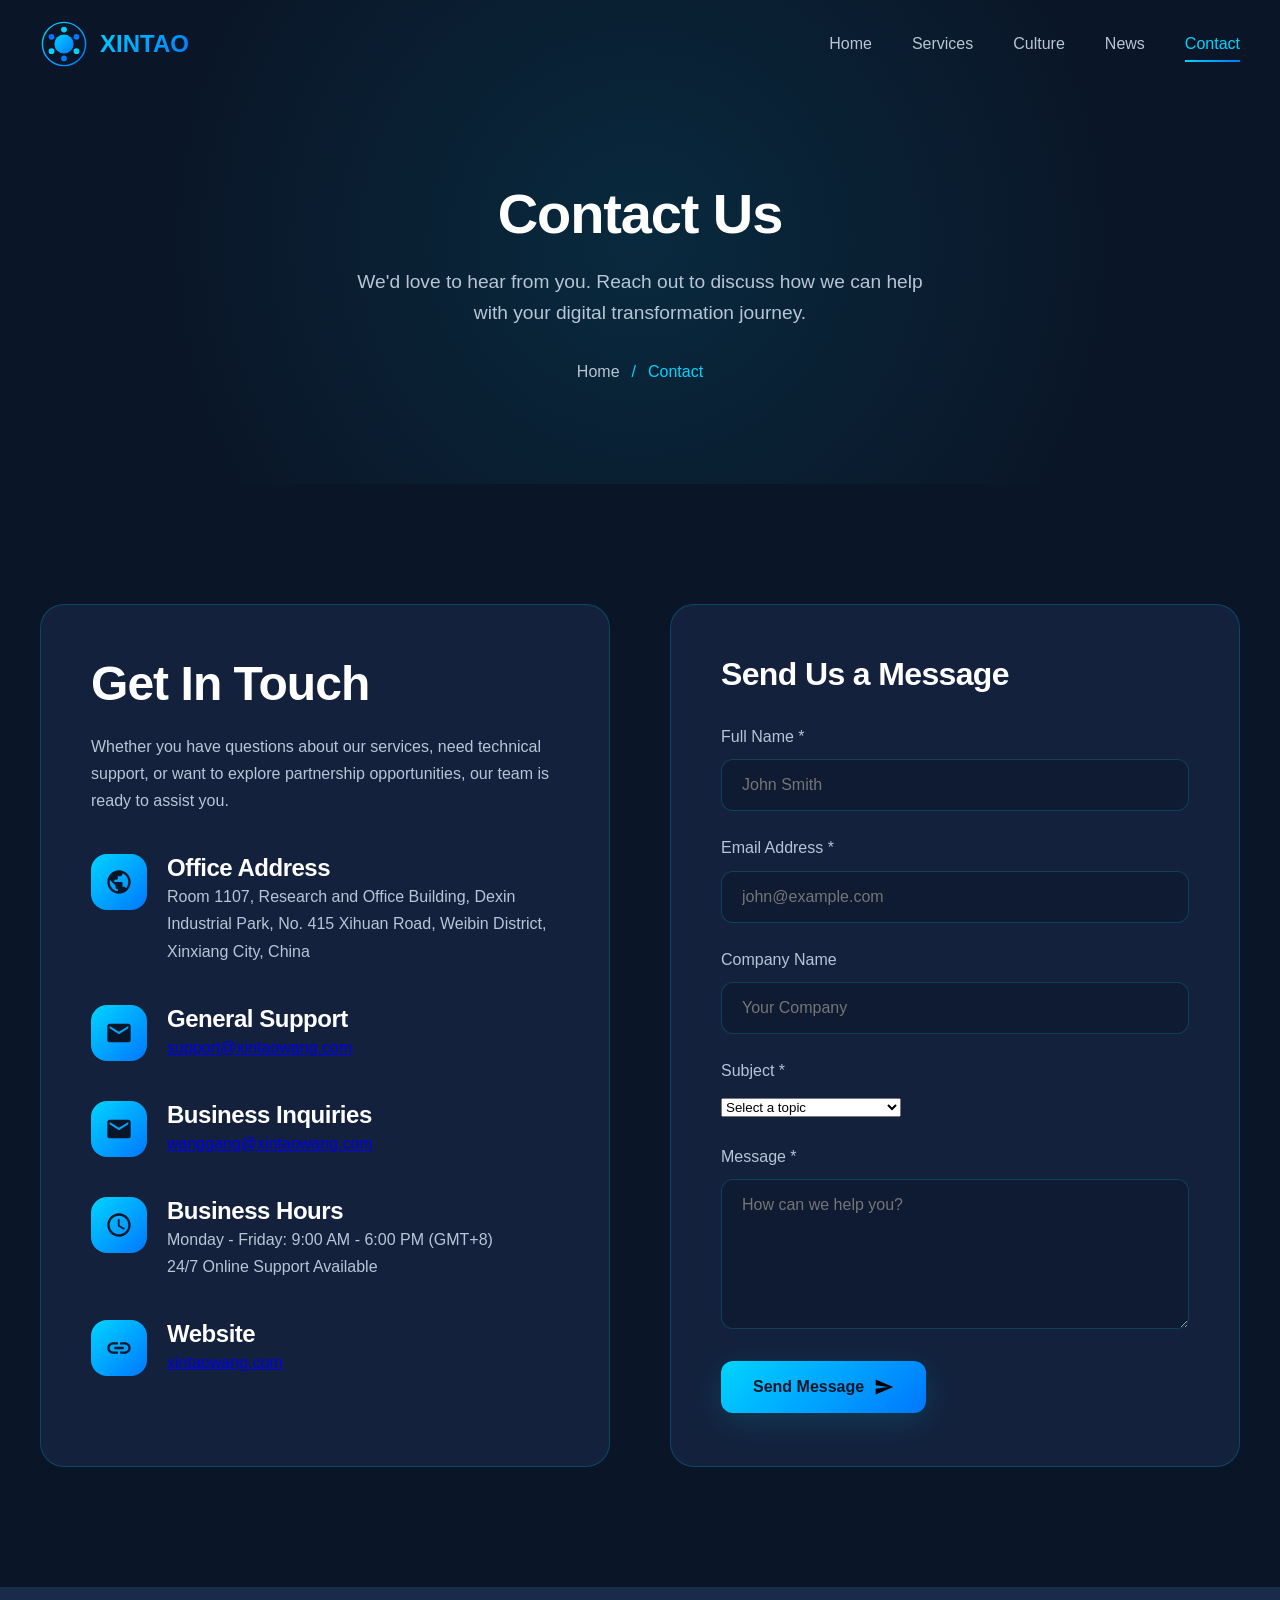
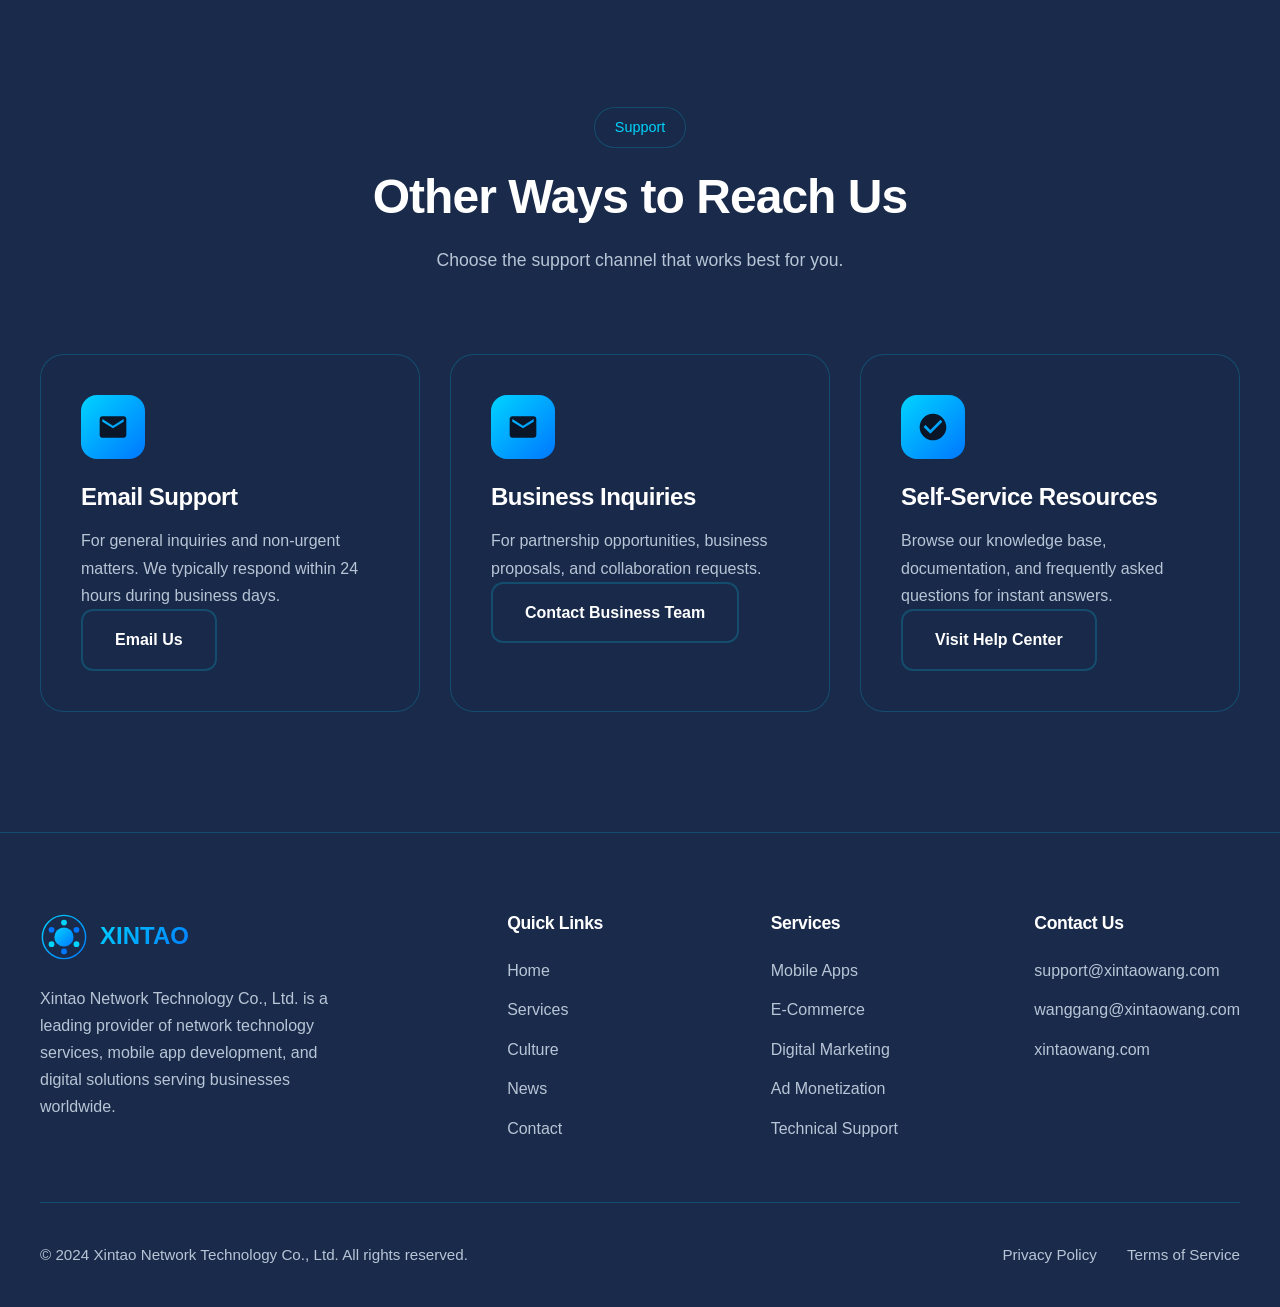
==== contact.html @ bb927b5b "fahuaxin" ====
<!DOCTYPE html>
<html lang="en">
<head>
    <meta charset="UTF-8">
    <meta name="viewport" content="width=device-width, initial-scale=1.0">
    <meta name="description" content="Contact Xintao Network Technology Co., Ltd. - Get in touch with our team for inquiries about our services, mobile apps, and digital solutions.">
    <meta name="keywords" content="contact Xintao, network technology support, mobile app support, customer service">
    <meta name="author" content="Xintao Network Technology Co., Ltd.">
    <meta name="robots" content="index, follow">
    <meta property="og:title" content="Contact Us - Xintao Network Technology">
    <meta property="og:description" content="Get in touch with Xintao Network Technology">
    <meta property="og:type" content="website">
    <link rel="canonical" href="https://xintaowang.com/contact.html">
    <title>Contact Us - Xintao Network Technology Co., Ltd.</title>
    <link rel="icon" type="image/svg+xml" href="images/logo.svg">
    <link rel="stylesheet" href="css/style.css">
</head>
<body>
    <nav class="nav">
        <div class="container">
            <div class="nav-inner">
                <a href="index.html" class="nav-logo">
                    <svg viewBox="0 0 100 100" width="48" height="48"><defs><linearGradient id="ng" x1="0%" y1="0%" x2="100%" y2="100%"><stop offset="0%" style="stop-color:#00d4ff"/><stop offset="100%" style="stop-color:#0077ff"/></linearGradient></defs><circle cx="50" cy="50" r="45" fill="none" stroke="url(#ng)" stroke-width="3"/><circle cx="50" cy="50" r="20" fill="url(#ng)"/><circle cx="50" cy="20" r="6" fill="#00d4ff"/><circle cx="76" cy="35" r="6" fill="#0077ff"/><circle cx="76" cy="65" r="6" fill="#00d4ff"/><circle cx="50" cy="80" r="6" fill="#0077ff"/><circle cx="24" cy="65" r="6" fill="#00d4ff"/><circle cx="24" cy="35" r="6" fill="#0077ff"/></svg>
                    <span class="nav-logo-text">XINTAO</span>
                </a>
                <ul class="nav-menu">
                    <li><a href="index.html" class="nav-link">Home</a></li>
                    <li><a href="services.html" class="nav-link">Services</a></li>
                    <li><a href="culture.html" class="nav-link">Culture</a></li>
                    <li><a href="news.html" class="nav-link">News</a></li>
                    <li><a href="contact.html" class="nav-link active">Contact</a></li>
                </ul>
                <div class="nav-toggle"><span></span><span></span><span></span></div>
            </div>
        </div>
    </nav>

    <section class="page-header">
        <div class="container">
            <div class="page-header-content">
                <h1>Contact Us</h1>
                <p>We'd love to hear from you. Reach out to discuss how we can help with your digital transformation journey.</p>
                <div class="breadcrumb"><a href="index.html">Home</a><span>/</span><span>Contact</span></div>
            </div>
        </div>
    </section>

    <section class="section">
        <div class="container">
            <div class="contact-grid">
                <div class="contact-info animate-on-scroll">
                    <h2>Get In Touch</h2>
                    <p>Whether you have questions about our services, need technical support, or want to explore partnership opportunities, our team is ready to assist you.</p>
                    
                    <div class="contact-item">
                        <div class="contact-icon">
                            <svg viewBox="0 0 24 24" width="24" height="24"><path d="M12 2C6.48 2 2 6.48 2 12s4.48 10 10 10 10-4.48 10-10S17.52 2 12 2zm-1 17.93c-3.95-.49-7-3.85-7-7.93 0-.62.08-1.21.21-1.79L9 15v1c0 1.1.9 2 2 2v1.93zm6.9-2.54c-.26-.81-1-1.39-1.9-1.39h-1v-3c0-.55-.45-1-1-1H8v-2h2c.55 0 1-.45 1-1V7h2c1.1 0 2-.9 2-2v-.41c2.93 1.19 5 4.06 5 7.41 0 2.08-.8 3.97-2.1 5.39z"/></svg>
                        </div>
                        <div class="contact-text">
                            <h4>Office Address</h4>
                            <p>Room 1107, Research and Office Building, Dexin Industrial Park, No. 415 Xihuan Road, Weibin District, Xinxiang City, China</p>
                        </div>
                    </div>
                    
                    <div class="contact-item">
                        <div class="contact-icon">
                            <svg viewBox="0 0 24 24" width="24" height="24"><path d="M20 4H4c-1.1 0-1.99.9-1.99 2L2 18c0 1.1.9 2 2 2h16c1.1 0 2-.9 2-2V6c0-1.1-.9-2-2-2zm0 4l-8 5-8-5V6l8 5 8-5v2z"/></svg>
                        </div>
                        <div class="contact-text">
                            <h4>General Support</h4>
                            <p><a href="mailto:support@xintaowang.com">support@xintaowang.com</a></p>
                        </div>
                    </div>
                    
                    <div class="contact-item">
                        <div class="contact-icon">
                            <svg viewBox="0 0 24 24" width="24" height="24"><path d="M20 4H4c-1.1 0-1.99.9-1.99 2L2 18c0 1.1.9 2 2 2h16c1.1 0 2-.9 2-2V6c0-1.1-.9-2-2-2zm0 4l-8 5-8-5V6l8 5 8-5v2z"/></svg>
                        </div>
                        <div class="contact-text">
                            <h4>Business Inquiries</h4>
                            <p><a href="mailto:wanggang@xintaowang.com">wanggang@xintaowang.com</a></p>
                        </div>
                    </div>
                    
                    <div class="contact-item">
                        <div class="contact-icon">
                            <svg viewBox="0 0 24 24" width="24" height="24"><path d="M11.99 2C6.47 2 2 6.48 2 12s4.47 10 9.99 10C17.52 22 22 17.52 22 12S17.52 2 11.99 2zM12 20c-4.42 0-8-3.58-8-8s3.58-8 8-8 8 3.58 8 8-3.58 8-8 8zm.5-13H11v6l5.25 3.15.75-1.23-4.5-2.67z"/></svg>
                        </div>
                        <div class="contact-text">
                            <h4>Business Hours</h4>
                            <p>Monday - Friday: 9:00 AM - 6:00 PM (GMT+8)<br>24/7 Online Support Available</p>
                        </div>
                    </div>
                    
                    <div class="contact-item">
                        <div class="contact-icon">
                            <svg viewBox="0 0 24 24" width="24" height="24"><path d="M3.9 12c0-1.71 1.39-3.1 3.1-3.1h4V7H7c-2.76 0-5 2.24-5 5s2.24 5 5 5h4v-1.9H7c-1.71 0-3.1-1.39-3.1-3.1zM8 13h8v-2H8v2zm9-6h-4v1.9h4c1.71 0 3.1 1.39 3.1 3.1s-1.39 3.1-3.1 3.1h-4V17h4c2.76 0 5-2.24 5-5s-2.24-5-5-5z"/></svg>
                        </div>
                        <div class="contact-text">
                            <h4>Website</h4>
                            <p><a href="https://xintaowang.com">xintaowang.com</a></p>
                        </div>
                    </div>
                </div>
                
                <div class="contact-form animate-on-scroll">
                    <h3>Send Us a Message</h3>
                    <form>
                        <div class="form-row">
                            <div class="form-group">
                                <label for="name">Full Name *</label>
                                <input type="text" id="name" name="name" required placeholder="John Smith">
                            </div>
                            <div class="form-group">
                                <label for="email">Email Address *</label>
                                <input type="email" id="email" name="email" required placeholder="john@example.com">
                            </div>
                        </div>
                        <div class="form-group">
                            <label for="company">Company Name</label>
                            <input type="text" id="company" name="company" placeholder="Your Company">
                        </div>
                        <div class="form-group">
                            <label for="subject">Subject *</label>
                            <select id="subject" name="subject" required>
                                <option value="">Select a topic</option>
                                <option value="general">General Inquiry</option>
                                <option value="support">Technical Support</option>
                                <option value="business">Business Partnership</option>
                                <option value="mobile">Mobile App Development</option>
                                <option value="advertising">Advertising & Monetization</option>
                                <option value="other">Other</option>
                            </select>
                        </div>
                        <div class="form-group">
                            <label for="message">Message *</label>
                            <textarea id="message" name="message" required placeholder="How can we help you?"></textarea>
                        </div>
                        <button type="submit" class="btn btn-primary">
                            Send Message
                            <svg viewBox="0 0 24 24" width="20" height="20"><path d="M2.01 21L23 12 2.01 3 2 10l15 2-15 2z"/></svg>
                        </button>
                    </form>
                </div>
            </div>
        </div>
    </section>

    <section class="section" style="background: var(--secondary-color);">
        <div class="container">
            <div class="section-header animate-on-scroll">
                <span class="section-badge">Support</span>
                <h2>Other Ways to Reach Us</h2>
                <p class="section-description">Choose the support channel that works best for you.</p>
            </div>
            <div class="features-grid">
                <div class="feature-card animate-on-scroll">
                    <div class="feature-icon">
                        <svg viewBox="0 0 24 24" width="32" height="32"><path d="M20 4H4c-1.1 0-1.99.9-1.99 2L2 18c0 1.1.9 2 2 2h16c1.1 0 2-.9 2-2V6c0-1.1-.9-2-2-2zm0 4l-8 5-8-5V6l8 5 8-5v2z"/></svg>
                    </div>
                    <h3>Email Support</h3>
                    <p>For general inquiries and non-urgent matters. We typically respond within 24 hours during business days.</p>
                    <a href="mailto:support@xintaowang.com" class="btn btn-secondary">Email Us</a>
                </div>
                <div class="feature-card animate-on-scroll">
                    <div class="feature-icon">
                        <svg viewBox="0 0 24 24" width="32" height="32"><path d="M20 4H4c-1.1 0-1.99.9-1.99 2L2 18c0 1.1.9 2 2 2h16c1.1 0 2-.9 2-2V6c0-1.1-.9-2-2-2zm0 4l-8 5-8-5V6l8 5 8-5v2z"/></svg>
                    </div>
                    <h3>Business Inquiries</h3>
                    <p>For partnership opportunities, business proposals, and collaboration requests.</p>
                    <a href="mailto:wanggang@xintaowang.com" class="btn btn-secondary">Contact Business Team</a>
                </div>
                <div class="feature-card animate-on-scroll">
                    <div class="feature-icon">
                        <svg viewBox="0 0 24 24" width="32" height="32"><path d="M12 2C6.48 2 2 6.48 2 12s4.48 10 10 10 10-4.48 10-10S17.52 2 12 2zm-2 15l-5-5 1.41-1.41L10 14.17l7.59-7.59L19 8l-9 9z"/></svg>
                    </div>
                    <h3>Self-Service Resources</h3>
                    <p>Browse our knowledge base, documentation, and frequently asked questions for instant answers.</p>
                    <a href="#" class="btn btn-secondary">Visit Help Center</a>
                </div>
            </div>
        </div>
    </section>

    <footer class="footer">
        <div class="container">
            <div class="footer-grid">
                <div class="footer-brand">
                    <div class="footer-logo">
                        <svg viewBox="0 0 100 100" width="60" height="60"><defs><linearGradient id="fg" x1="0%" y1="0%" x2="100%" y2="100%"><stop offset="0%" style="stop-color:#00d4ff"/><stop offset="100%" style="stop-color:#0077ff"/></linearGradient></defs><circle cx="50" cy="50" r="45" fill="none" stroke="url(#fg)" stroke-width="3"/><circle cx="50" cy="50" r="20" fill="url(#fg)"/><circle cx="50" cy="20" r="6" fill="#00d4ff"/><circle cx="76" cy="35" r="6" fill="#0077ff"/><circle cx="76" cy="65" r="6" fill="#00d4ff"/><circle cx="50" cy="80" r="6" fill="#0077ff"/><circle cx="24" cy="65" r="6" fill="#00d4ff"/><circle cx="24" cy="35" r="6" fill="#0077ff"/></svg>
                        <span class="footer-logo-text">XINTAO</span>
                    </div>
                    <p>Xintao Network Technology Co., Ltd. is a leading provider of network technology services, mobile app development, and digital solutions serving businesses worldwide.</p>
                </div>
                <div class="footer-column">
                    <h4>Quick Links</h4>
                    <ul class="footer-links">
                        <li><a href="index.html">Home</a></li>
                        <li><a href="services.html">Services</a></li>
                        <li><a href="culture.html">Culture</a></li>
                        <li><a href="news.html">News</a></li>
                        <li><a href="contact.html">Contact</a></li>
                    </ul>
                </div>
                <div class="footer-column">
                    <h4>Services</h4>
                    <ul class="footer-links">
                        <li><a href="services.html">Mobile Apps</a></li>
                        <li><a href="services.html">E-Commerce</a></li>
                        <li><a href="services.html">Digital Marketing</a></li>
                        <li><a href="services.html">Ad Monetization</a></li>
                        <li><a href="services.html">Technical Support</a></li>
                    </ul>
                </div>
                <div class="footer-column">
                    <h4>Contact Us</h4>
                    <ul class="footer-links">
                        <li><a href="mailto:support@xintaowang.com">support@xintaowang.com</a></li>
                        <li><a href="mailto:wanggang@xintaowang.com">wanggang@xintaowang.com</a></li>
                        <li><a href="https://xintaowang.com">xintaowang.com</a></li>
                    </ul>
                </div>
            </div>
            <div class="footer-bottom">
                <p class="footer-copyright">© 2024 Xintao Network Technology Co., Ltd. All rights reserved.</p>
                <div class="footer-legal">
                    <a href="privacy-policy.html">Privacy Policy</a>
                    <a href="terms-of-service.html">Terms of Service</a>
                </div>
            </div>
        </div>
    </footer>
    <script src="js/main.js"></script>
</body>
</html>
---- css/style.css ----
/* ========================================
   Xintao Network Technology Co., Ltd.
   Corporate Website Styles
   ======================================== */

/* CSS Variables */
:root {
    --primary-color: #0a1628;
    --secondary-color: #1a2a4a;
    --accent-color: #00d4ff;
    --accent-gradient: linear-gradient(135deg, #00d4ff 0%, #0077ff 100%);
    --text-primary: #ffffff;
    --text-secondary: #b8c5d6;
    --glass-bg: rgba(26, 42, 74, 0.6);
    --glass-border: rgba(0, 212, 255, 0.2);
    --shadow-primary: 0 8px 32px rgba(0, 212, 255, 0.15);
    --shadow-secondary: 0 4px 16px rgba(0, 0, 0, 0.3);
    --transition-smooth: all 0.4s cubic-bezier(0.4, 0, 0.2, 1);
    --font-main: 'Inter', -apple-system, BlinkMacSystemFont, 'Segoe UI', sans-serif;
}

/* Reset & Base */
* {
    margin: 0;
    padding: 0;
    box-sizing: border-box;
}

html {
    scroll-behavior: smooth;
    font-size: 16px;
}

body {
    font-family: var(--font-main);
    background: var(--primary-color);
    color: var(--text-primary);
    line-height: 1.6;
    overflow-x: hidden;
    -webkit-font-smoothing: antialiased;
    -moz-osx-font-smoothing: grayscale;
}

/* Background Animation Canvas */
#bg-canvas {
    position: fixed;
    top: 0;
    left: 0;
    width: 100%;
    height: 100%;
    z-index: -1;
}

/* Container */
.container {
    max-width: 1400px;
    margin: 0 auto;
    padding: 0 40px;
}

/* Typography */
h1, h2, h3, h4, h5, h6 {
    font-weight: 700;
    line-height: 1.2;
    letter-spacing: -0.02em;
}

h1 { font-size: 4rem; }
h2 { font-size: 3rem; }
h3 { font-size: 2rem; }
h4 { font-size: 1.5rem; }

/* Navigation */
.nav {
    position: fixed;
    top: 0;
    left: 0;
    right: 0;
    z-index: 1000;
    padding: 20px 0;
    transition: var(--transition-smooth);
}

.nav.scrolled {
    background: rgba(10, 22, 40, 0.95);
    backdrop-filter: blur(20px);
    padding: 15px 0;
    box-shadow: var(--shadow-secondary);
}

.nav-inner {
    display: flex;
    justify-content: space-between;
    align-items: center;
}

.nav-logo {
    display: flex;
    align-items: center;
    gap: 12px;
    text-decoration: none;
    color: var(--text-primary);
}

.nav-logo svg {
    width: 48px;
    height: 48px;
}

.nav-logo-text {
    font-size: 1.5rem;
    font-weight: 700;
    background: var(--accent-gradient);
    -webkit-background-clip: text;
    -webkit-text-fill-color: transparent;
    background-clip: text;
}

.nav-menu {
    display: flex;
    gap: 40px;
    list-style: none;
}

.nav-link {
    color: var(--text-secondary);
    text-decoration: none;
    font-weight: 500;
    padding: 10px 0;
    position: relative;
    transition: var(--transition-smooth);
}

.nav-link::after {
    content: '';
    position: absolute;
    bottom: 0;
    left: 0;
    width: 0;
    height: 2px;
    background: var(--accent-gradient);
    transition: var(--transition-smooth);
}

.nav-link:hover,
.nav-link.active {
    color: var(--accent-color);
}

.nav-link:hover::after,
.nav-link.active::after {
    width: 100%;
}

.nav-toggle {
    display: none;
    flex-direction: column;
    gap: 5px;
    cursor: pointer;
    padding: 10px;
}

.nav-toggle span {
    width: 25px;
    height: 3px;
    background: var(--accent-color);
    border-radius: 2px;
    transition: var(--transition-smooth);
}

/* Hero Section */
.hero {
    min-height: 100vh;
    display: flex;
    align-items: center;
    position: relative;
    padding: 120px 0 80px;
    overflow: hidden;
}

.hero-content {
    max-width: 800px;
    position: relative;
    z-index: 2;
}

.hero-badge {
    display: inline-flex;
    align-items: center;
    gap: 8px;
    background: var(--glass-bg);
    border: 1px solid var(--glass-border);
    padding: 8px 20px;
    border-radius: 50px;
    font-size: 0.9rem;
    margin-bottom: 30px;
    animation: fadeInUp 0.8s ease-out;
}

.hero-badge svg {
    width: 16px;
    height: 16px;
}

.hero h1 {
    font-size: 4.5rem;
    margin-bottom: 24px;
    animation: fadeInUp 0.8s ease-out 0.2s both;
}

.hero h1 span {
    background: var(--accent-gradient);
    -webkit-background-clip: text;
    -webkit-text-fill-color: transparent;
    background-clip: text;
}

.hero-description {
    font-size: 1.25rem;
    color: var(--text-secondary);
    margin-bottom: 40px;
    max-width: 600px;
    animation: fadeInUp 0.8s ease-out 0.4s both;
}

.hero-buttons {
    display: flex;
    gap: 20px;
    animation: fadeInUp 0.8s ease-out 0.6s both;
}

.hero-visual {
    position: absolute;
    right: -5%;
    top: 50%;
    transform: translateY(-50%);
    width: 50%;
    z-index: 1;
}

.hero-visual-inner {
    position: relative;
    width: 100%;
    height: 600px;
    display: flex;
    align-items: center;
    justify-content: center;
}

.hero-float {
    position: absolute;
    animation: float 6s ease-in-out infinite;
}

.hero-float:nth-child(1) {
    top: 10%;
    right: 20%;
    animation-delay: 0s;
}

.hero-float:nth-child(2) {
    top: 40%;
    right: 5%;
    animation-delay: 1s;
}

.hero-float:nth-child(3) {
    top: 70%;
    right: 25%;
    animation-delay: 2s;
}

.hero-phone {
    width: 280px;
    height: 560px;
    background: linear-gradient(145deg, #1a2a4a, #0a1628);
    border-radius: 40px;
    border: 3px solid var(--accent-color);
    box-shadow: var(--shadow-primary);
    overflow: hidden;
    position: relative;
}

.hero-phone-screen {
    width: 100%;
    height: 100%;
    background: linear-gradient(180deg, var(--primary-color), var(--secondary-color));
    display: flex;
    flex-direction: column;
    align-items: center;
    justify-content: center;
    gap: 20px;
}

.hero-phone-icon {
    width: 80px;
    height: 80px;
    background: var(--accent-gradient);
    border-radius: 20px;
    display: flex;
    align-items: center;
    justify-content: center;
}

.hero-phone-icon svg {
    width: 40px;
    height: 40px;
    fill: white;
}

.hero-phone-text {
    color: var(--text-primary);
    font-size: 0.9rem;
    text-align: center;
}

/* Buttons */
.btn {
    display: inline-flex;
    align-items: center;
    gap: 10px;
    padding: 16px 32px;
    border-radius: 12px;
    font-weight: 600;
    font-size: 1rem;
    text-decoration: none;
    transition: var(--transition-smooth);
    cursor: pointer;
    border: none;
}

.btn-primary {
    background: var(--accent-gradient);
    color: var(--primary-color);
    box-shadow: var(--shadow-primary);
}

.btn-primary:hover {
    transform: translateY(-3px);
    box-shadow: 0 12px 40px rgba(0, 212, 255, 0.3);
}

.btn-secondary {
    background: transparent;
    color: var(--text-primary);
    border: 2px solid var(--glass-border);
}

.btn-secondary:hover {
    background: var(--glass-bg);
    border-color: var(--accent-color);
}

.btn svg {
    width: 20px;
    height: 20px;
}

/* Section Styles */
.section {
    padding: 120px 0;
    position: relative;
}

.section-header {
    text-align: center;
    max-width: 700px;
    margin: 0 auto 80px;
}

.section-badge {
    display: inline-flex;
    align-items: center;
    gap: 8px;
    background: var(--glass-bg);
    border: 1px solid var(--glass-border);
    padding: 8px 20px;
    border-radius: 50px;
    font-size: 0.9rem;
    margin-bottom: 20px;
    color: var(--accent-color);
}

.section h2 {
    margin-bottom: 20px;
}

.section-description {
    color: var(--text-secondary);
    font-size: 1.1rem;
}

/* Features Grid */
.features-grid {
    display: grid;
    grid-template-columns: repeat(3, 1fr);
    gap: 30px;
}

.feature-card {
    background: var(--glass-bg);
    border: 1px solid var(--glass-border);
    border-radius: 24px;
    padding: 40px;
    position: relative;
    overflow: hidden;
    transition: var(--transition-smooth);
}

.feature-card::before {
    content: '';
    position: absolute;
    top: 0;
    left: 0;
    right: 0;
    height: 3px;
    background: var(--accent-gradient);
    transform: scaleX(0);
    transform-origin: left;
    transition: var(--transition-smooth);
}

.feature-card:hover {
    transform: translateY(-10px);
    border-color: var(--accent-color);
    box-shadow: var(--shadow-primary);
}

.feature-card:hover::before {
    transform: scaleX(1);
}

.feature-icon {
    width: 64px;
    height: 64px;
    background: var(--accent-gradient);
    border-radius: 16px;
    display: flex;
    align-items: center;
    justify-content: center;
    margin-bottom: 24px;
}

.feature-icon svg {
    width: 32px;
    height: 32px;
    fill: var(--primary-color);
}

.feature-card h3 {
    font-size: 1.5rem;
    margin-bottom: 16px;
}

.feature-card p {
    color: var(--text-secondary);
    line-height: 1.7;
}

/* Services Section */
.services-grid {
    display: grid;
    grid-template-columns: repeat(2, 1fr);
    gap: 30px;
}

.service-card {
    background: var(--glass-bg);
    border: 1px solid var(--glass-border);
    border-radius: 24px;
    padding: 50px;
    position: relative;
    overflow: hidden;
    transition: var(--transition-smooth);
}

.service-card:hover {
    transform: translateY(-8px);
    border-color: var(--accent-color);
}

.service-number {
    position: absolute;
    top: 30px;
    right: 30px;
    font-size: 4rem;
    font-weight: 800;
    color: rgba(0, 212, 255, 0.1);
}

.service-icon {
    width: 72px;
    height: 72px;
    background: var(--accent-gradient);
    border-radius: 20px;
    display: flex;
    align-items: center;
    justify-content: center;
    margin-bottom: 30px;
}

.service-icon svg {
    width: 36px;
    height: 36px;
    fill: var(--primary-color);
}

.service-card h3 {
    font-size: 1.75rem;
    margin-bottom: 16px;
}

.service-card p {
    color: var(--text-secondary);
    margin-bottom: 24px;
    line-height: 1.7;
}

.service-tags {
    display: flex;
    flex-wrap: wrap;
    gap: 10px;
}

.service-tag {
    background: rgba(0, 212, 255, 0.1);
    border: 1px solid rgba(0, 212, 255, 0.3);
    padding: 6px 14px;
    border-radius: 20px;
    font-size: 0.85rem;
    color: var(--accent-color);
}

/* App Showcase */
.app-showcase {
    display: grid;
    grid-template-columns: 1fr 1fr;
    gap: 80px;
    align-items: center;
}

.app-showcase-content h2 {
    margin-bottom: 24px;
}

.app-showcase-content p {
    color: var(--text-secondary);
    font-size: 1.1rem;
    margin-bottom: 40px;
    line-height: 1.8;
}

.app-features-list {
    display: flex;
    flex-direction: column;
    gap: 20px;
}

.app-feature-item {
    display: flex;
    align-items: flex-start;
    gap: 16px;
}

.app-feature-icon {
    width: 48px;
    height: 48px;
    background: var(--glass-bg);
    border: 1px solid var(--glass-border);
    border-radius: 12px;
    display: flex;
    align-items: center;
    justify-content: center;
    flex-shrink: 0;
}

.app-feature-icon svg {
    width: 24px;
    height: 24px;
    fill: var(--accent-color);
}

.app-feature-text h4 {
    font-size: 1.1rem;
    margin-bottom: 6px;
}

.app-feature-text p {
    color: var(--text-secondary);
    font-size: 0.95rem;
    margin-bottom: 0;
}

.app-showcase-visual {
    position: relative;
    display: flex;
    justify-content: center;
    align-items: center;
}

.app-phone-stack {
    position: relative;
    width: 400px;
    height: 500px;
}

.app-phone {
    position: absolute;
    width: 240px;
    height: 480px;
    background: linear-gradient(145deg, #1a2a4a, #0a1628);
    border-radius: 36px;
    border: 3px solid var(--accent-color);
    box-shadow: var(--shadow-primary);
    overflow: hidden;
    transition: var(--transition-smooth);
}

.app-phone:hover {
    transform: scale(1.05);
    z-index: 10;
}

.app-phone:nth-child(1) {
    left: 0;
    top: 0;
    z-index: 1;
}

.app-phone:nth-child(2) {
    left: 80px;
    top: 20px;
    z-index: 2;
}

.app-phone-screen {
    width: 100%;
    height: 100%;
    padding: 20px;
    background: var(--secondary-color);
}

.app-screen-header {
    height: 40px;
    background: var(--primary-color);
    border-radius: 8px;
    margin-bottom: 20px;
    display: flex;
    align-items: center;
    justify-content: center;
}

.app-screen-content {
    display: flex;
    flex-direction: column;
    gap: 12px;
}

.app-screen-block {
    height: 60px;
    background: var(--glass-bg);
    border-radius: 8px;
    border: 1px solid var(--glass-border);
}

.app-screen-block.small {
    height: 40px;
}

.app-screen-block.wide {
    height: 100px;
}

/* Stats Section */
.stats-section {
    background: var(--secondary-color);
    border-top: 1px solid var(--glass-border);
    border-bottom: 1px solid var(--glass-border);
}

.stats-grid {
    display: grid;
    grid-template-columns: repeat(4, 1fr);
    gap: 40px;
}

.stat-item {
    text-align: center;
    padding: 40px;
}

.stat-icon {
    width: 72px;
    height: 72px;
    background: var(--accent-gradient);
    border-radius: 50%;
    display: flex;
    align-items: center;
    justify-content: center;
    margin: 0 auto 24px;
}

.stat-icon svg {
    width: 36px;
    height: 36px;
    fill: var(--primary-color);
}

.stat-number {
    font-size: 3.5rem;
    font-weight: 800;
    background: var(--accent-gradient);
    -webkit-background-clip: text;
    -webkit-text-fill-color: transparent;
    background-clip: text;
    margin-bottom: 8px;
}

.stat-label {
    color: var(--text-secondary);
    font-size: 1.1rem;
}

/* Culture Section */
.culture-grid {
    display: grid;
    grid-template-columns: repeat(2, 1fr);
    gap: 40px;
}

.culture-card {
    background: var(--glass-bg);
    border: 1px solid var(--glass-border);
    border-radius: 24px;
    padding: 50px;
    position: relative;
    overflow: hidden;
    transition: var(--transition-smooth);
}

.culture-card:hover {
    transform: translateY(-8px);
    border-color: var(--accent-color);
}

.culture-icon {
    width: 80px;
    height: 80px;
    background: var(--accent-gradient);
    border-radius: 24px;
    display: flex;
    align-items: center;
    justify-content: center;
    margin-bottom: 30px;
}

.culture-icon svg {
    width: 40px;
    height: 40px;
    fill: var(--primary-color);
}

.culture-card h3 {
    font-size: 1.75rem;
    margin-bottom: 16px;
}

.culture-card p {
    color: var(--text-secondary);
    line-height: 1.8;
}

/* Values Section */
.values-grid {
    display: grid;
    grid-template-columns: repeat(4, 1fr);
    gap: 30px;
}

.value-item {
    text-align: center;
    padding: 40px 30px;
    background: var(--glass-bg);
    border: 1px solid var(--glass-border);
    border-radius: 20px;
    transition: var(--transition-smooth);
}

.value-item:hover {
    transform: translateY(-8px);
    border-color: var(--accent-color);
}

.value-icon {
    width: 80px;
    height: 80px;
    background: var(--accent-gradient);
    border-radius: 50%;
    display: flex;
    align-items: center;
    justify-content: center;
    margin: 0 auto 24px;
}

.value-icon svg {
    width: 40px;
    height: 40px;
    fill: var(--primary-color);
}

.value-item h4 {
    font-size: 1.25rem;
    margin-bottom: 12px;
}

.value-item p {
    color: var(--text-secondary);
    font-size: 0.95rem;
}

/* News Section */
.news-grid {
    display: grid;
    grid-template-columns: repeat(3, 1fr);
    gap: 30px;
}

.news-card {
    background: var(--glass-bg);
    border: 1px solid var(--glass-border);
    border-radius: 24px;
    overflow: hidden;
    transition: var(--transition-smooth);
}

.news-card:hover {
    transform: translateY(-10px);
    border-color: var(--accent-color);
    box-shadow: var(--shadow-primary);
}

.news-image {
    height: 220px;
    background: linear-gradient(135deg, var(--accent-color), #0077ff);
    display: flex;
    align-items: center;
    justify-content: center;
    position: relative;
    overflow: hidden;
}

.news-image::before {
    content: '';
    position: absolute;
    top: 0;
    left: -100%;
    width: 100%;
    height: 100%;
    background: linear-gradient(90deg, transparent, rgba(255,255,255,0.2), transparent);
    transition: 0.5s;
}

.news-card:hover .news-image::before {
    left: 100%;
}

.news-image svg {
    width: 80px;
    height: 80px;
    fill: rgba(255,255,255,0.3);
}

.news-content {
    padding: 30px;
}

.news-date {
    color: var(--accent-color);
    font-size: 0.9rem;
    margin-bottom: 12px;
}

.news-card h3 {
    font-size: 1.25rem;
    margin-bottom: 12px;
    transition: var(--transition-smooth);
}

.news-card:hover h3 {
    color: var(--accent-color);
}

.news-card p {
    color: var(--text-secondary);
    font-size: 0.95rem;
    line-height: 1.6;
}

.news-link {
    display: inline-flex;
    align-items: center;
    gap: 8px;
    color: var(--accent-color);
    text-decoration: none;
    font-weight: 600;
    margin-top: 16px;
    transition: var(--transition-smooth);
}

.news-link:hover {
    gap: 12px;
}

.news-link svg {
    width: 16px;
    height: 16px;
}

/* Contact Section */
.contact-grid {
    display: grid;
    grid-template-columns: 1fr 1fr;
    gap: 60px;
}

.contact-info {
    padding: 50px;
    background: var(--glass-bg);
    border: 1px solid var(--glass-border);
    border-radius: 24px;
}

.contact-info h3 {
    font-size: 2rem;
    margin-bottom: 24px;
}

.contact-info p {
    color: var(--text-secondary);
    margin-bottom: 40px;
    line-height: 1.7;
}

.contact-details {
    display: flex;
    flex-direction: column;
    gap: 30px;
}

.contact-item {
    display: flex;
    align-items: flex-start;
    gap: 20px;
}

.contact-icon {
    width: 56px;
    height: 56px;
    background: var(--accent-gradient);
    border-radius: 16px;
    display: flex;
    align-items: center;
    justify-content: center;
    flex-shrink: 0;
}

.contact-icon svg {
    width: 28px;
    height: 28px;
    fill: var(--primary-color);
}

.contact-item-text h4 {
    font-size: 1.1rem;
    margin-bottom: 6px;
}

.contact-item-text p {
    color: var(--text-secondary);
    margin-bottom: 0;
}

.contact-item-text a {
    color: var(--text-secondary);
    text-decoration: none;
    transition: var(--transition-smooth);
}

.contact-item-text a:hover {
    color: var(--accent-color);
}

.contact-form {
    padding: 50px;
    background: var(--glass-bg);
    border: 1px solid var(--glass-border);
    border-radius: 24px;
}

.contact-form h3 {
    font-size: 2rem;
    margin-bottom: 30px;
}

.form-group {
    margin-bottom: 24px;
}

.form-group label {
    display: block;
    font-weight: 500;
    margin-bottom: 10px;
    color: var(--text-secondary);
}

.form-group input,
.form-group textarea {
    width: 100%;
    padding: 16px 20px;
    background: rgba(10, 22, 40, 0.5);
    border: 1px solid var(--glass-border);
    border-radius: 12px;
    color: var(--text-primary);
    font-family: inherit;
    font-size: 1rem;
    transition: var(--transition-smooth);
}

.form-group input:focus,
.form-group textarea:focus {
    outline: none;
    border-color: var(--accent-color);
    box-shadow: 0 0 0 3px rgba(0, 212, 255, 0.1);
}

.form-group textarea {
    min-height: 150px;
    resize: vertical;
}

.form-submit {
    width: 100%;
}

/* Footer */
.footer {
    background: var(--secondary-color);
    border-top: 1px solid var(--glass-border);
    padding: 80px 0 40px;
}

.footer-grid {
    display: grid;
    grid-template-columns: 2fr 1fr 1fr 1fr;
    gap: 60px;
    margin-bottom: 60px;
}

.footer-brand {
    max-width: 320px;
}

.footer-logo {
    display: flex;
    align-items: center;
    gap: 12px;
    margin-bottom: 24px;
}

.footer-logo svg {
    width: 48px;
    height: 48px;
}

.footer-logo-text {
    font-size: 1.5rem;
    font-weight: 700;
    background: var(--accent-gradient);
    -webkit-background-clip: text;
    -webkit-text-fill-color: transparent;
    background-clip: text;
}

.footer-brand p {
    color: var(--text-secondary);
    line-height: 1.7;
}

.footer-column h4 {
    font-size: 1.1rem;
    margin-bottom: 24px;
    color: var(--text-primary);
}

.footer-links {
    list-style: none;
    display: flex;
    flex-direction: column;
    gap: 14px;
}

.footer-links a {
    color: var(--text-secondary);
    text-decoration: none;
    transition: var(--transition-smooth);
}

.footer-links a:hover {
    color: var(--accent-color);
}

.footer-bottom {
    padding-top: 40px;
    border-top: 1px solid var(--glass-border);
    display: flex;
    justify-content: space-between;
    align-items: center;
}

.footer-copyright {
    color: var(--text-secondary);
    font-size: 0.95rem;
}

.footer-legal {
    display: flex;
    gap: 30px;
}

.footer-legal a {
    color: var(--text-secondary);
    text-decoration: none;
    font-size: 0.95rem;
    transition: var(--transition-smooth);
}

.footer-legal a:hover {
    color: var(--accent-color);
}

/* Legal Pages */
.legal-page {
    padding: 160px 0 80px;
}

.legal-container {
    max-width: 900px;
    margin: 0 auto;
}

.legal-header {
    text-align: center;
    margin-bottom: 60px;
}

.legal-header h1 {
    font-size: 3rem;
    margin-bottom: 20px;
}

.legal-header p {
    color: var(--text-secondary);
    font-size: 1.1rem;
}

.legal-content {
    background: var(--glass-bg);
    border: 1px solid var(--glass-border);
    border-radius: 24px;
    padding: 60px;
}

.legal-section {
    margin-bottom: 40px;
}

.legal-section:last-child {
    margin-bottom: 0;
}

.legal-section h2 {
    font-size: 1.5rem;
    margin-bottom: 16px;
    color: var(--accent-color);
}

.legal-section h3 {
    font-size: 1.25rem;
    margin-bottom: 12px;
    margin-top: 24px;
}

.legal-section p {
    color: var(--text-secondary);
    line-height: 1.8;
    margin-bottom: 16px;
}

.legal-section ul {
    color: var(--text-secondary);
    line-height: 1.8;
    padding-left: 24px;
    margin-bottom: 16px;
}

.legal-section li {
    margin-bottom: 8px;
}

/* Page Header */
.page-header {
    padding: 180px 0 100px;
    text-align: center;
    position: relative;
    overflow: hidden;
}

.page-header::before {
    content: '';
    position: absolute;
    top: 0;
    left: 0;
    right: 0;
    bottom: 0;
    background: radial-gradient(circle at 50% 50%, rgba(0, 212, 255, 0.1) 0%, transparent 70%);
}

.page-header-content {
    position: relative;
    z-index: 1;
}

.page-header h1 {
    font-size: 3.5rem;
    margin-bottom: 20px;
    animation: fadeInUp 0.8s ease-out;
}

.page-header p {
    color: var(--text-secondary);
    font-size: 1.2rem;
    max-width: 600px;
    margin: 0 auto;
    animation: fadeInUp 0.8s ease-out 0.2s both;
}

.breadcrumb {
    display: flex;
    justify-content: center;
    gap: 12px;
    margin-top: 30px;
    animation: fadeInUp 0.8s ease-out 0.4s both;
}

.breadcrumb a {
    color: var(--text-secondary);
    text-decoration: none;
    transition: var(--transition-smooth);
}

.breadcrumb a:hover {
    color: var(--accent-color);
}

.breadcrumb span {
    color: var(--accent-color);
}

/* Ad Networks Section */
.ad-networks-grid {
    display: grid;
    grid-template-columns: repeat(3, 1fr);
    gap: 20px;
    margin: 20px 0;
}

.ad-network-item {
    background: rgba(0, 212, 255, 0.05);
    border: 1px solid rgba(0, 212, 255, 0.2);
    border-radius: 12px;
    padding: 20px;
    text-align: center;
}

.ad-network-item h4 {
    font-size: 1rem;
    margin-bottom: 8px;
    color: var(--accent-color);
}

.ad-network-item p {
    font-size: 0.85rem;
    color: var(--text-secondary);
}

/* Ad Types Section */
.ad-types-grid {
    display: grid;
    grid-template-columns: repeat(2, 1fr);
    gap: 20px;
    margin: 20px 0;
}

.ad-type-item {
    background: var(--glass-bg);
    border: 1px solid var(--glass-border);
    border-radius: 16px;
    padding: 30px;
}

.ad-type-item h4 {
    font-size: 1.1rem;
    margin-bottom: 12px;
    color: var(--accent-color);
}

.ad-type-item p {
    color: var(--text-secondary);
    font-size: 0.95rem;
}

/* Animations */
@keyframes fadeInUp {
    from {
        opacity: 0;
        transform: translateY(30px);
    }
    to {
        opacity: 1;
        transform: translateY(0);
    }
}

@keyframes float {
    0%, 100% {
        transform: translateY(0px) rotate(0deg);
    }
    50% {
        transform: translateY(-20px) rotate(5deg);
    }
}

@keyframes pulse {
    0%, 100% {
        transform: scale(1);
        opacity: 1;
    }
    50% {
        transform: scale(1.05);
        opacity: 0.8;
    }
}

@keyframes gradientFlow {
    0% {
        background-position: 0% 50%;
    }
    50% {
        background-position: 100% 50%;
    }
    100% {
        background-position: 0% 50%;
    }
}

/* Scroll Animations */
.animate-on-scroll {
    opacity: 0;
    transform: translateY(40px);
    transition: opacity 0.8s ease-out, transform 0.8s ease-out;
}

.animate-on-scroll.animated {
    opacity: 1;
    transform: translateY(0);
}

/* Responsive Design */
@media (max-width: 1200px) {
    .container {
        padding: 0 30px;
    }
    
    .hero h1 {
        font-size: 3.5rem;
    }
    
    .features-grid {
        grid-template-columns: repeat(2, 1fr);
    }
    
    .stats-grid {
        grid-template-columns: repeat(2, 1fr);
    }
    
    .values-grid {
        grid-template-columns: repeat(2, 1fr);
    }
    
    .footer-grid {
        grid-template-columns: repeat(2, 1fr);
    }
}

@media (max-width: 992px) {
    .nav-menu {
        position: fixed;
        top: 0;
        right: -100%;
        width: 300px;
        height: 100vh;
        background: var(--secondary-color);
        flex-direction: column;
        justify-content: center;
        align-items: center;
        gap: 30px;
        transition: var(--transition-smooth);
    }
    
    .nav-menu.active {
        right: 0;
    }
    
    .nav-toggle {
        display: flex;
        z-index: 1001;
    }
    
    .nav-toggle.active span:nth-child(1) {
        transform: rotate(45deg) translate(5px, 5px);
    }
    
    .nav-toggle.active span:nth-child(2) {
        opacity: 0;
    }
    
    .nav-toggle.active span:nth-child(3) {
        transform: rotate(-45deg) translate(7px, -6px);
    }
    
    .hero {
        padding: 140px 0 60px;
    }
    
    .hero h1 {
        font-size: 2.8rem;
    }
    
    .hero-visual {
        display: none;
    }
    
    .app-showcase {
        grid-template-columns: 1fr;
        gap: 60px;
    }
    
    .contact-grid {
        grid-template-columns: 1fr;
        gap: 40px;
    }
}

@media (max-width: 768px) {
    h1 { font-size: 2.5rem; }
    h2 { font-size: 2rem; }
    h3 { font-size: 1.5rem; }
    
    .section {
        padding: 80px 0;
    }
    
    .features-grid,
    .services-grid,
    .news-grid,
    .ad-networks-grid,
    .ad-types-grid {
        grid-template-columns: 1fr;
    }
    
    .culture-grid {
        grid-template-columns: 1fr;
    }
    
    .values-grid {
        grid-template-columns: 1fr;
    }
    
    .stats-grid {
        grid-template-columns: repeat(2, 1fr);
        gap: 20px;
    }
    
    .stat-item {
        padding: 20px;
    }
    
    .stat-number {
        font-size: 2.5rem;
    }
    
    .footer-grid {
        grid-template-columns: 1fr;
        gap: 40px;
    }
    
    .footer-bottom {
        flex-direction: column;
        gap: 20px;
        text-align: center;
    }
    
    .legal-content {
        padding: 30px;
    }
    
    .hero-buttons {
        flex-direction: column;
    }
    
    .btn {
        width: 100%;
        justify-content: center;
    }
}

@media (max-width: 480px) {
    .container {
        padding: 0 20px;
    }
    
    .hero h1 {
        font-size: 2rem;
    }
    
    .page-header h1 {
        font-size: 2.5rem;
    }
    
    .legal-header h1 {
        font-size: 2rem;
    }
}

/* Print Styles */
@media print {
    .nav,
    .hero-buttons,
    .footer {
        display: none;
    }
    
    body {
        background: white;
        color: black;
    }
    
    .section {
        padding: 40px 0;
    }
}

/* Accessibility */
@media (prefers-reduced-motion: reduce) {
    *,
    *::before,
    *::after {
        animation-duration: 0.01ms !important;
        animation-iteration-count: 1 !important;
        transition-duration: 0.01ms !important;
    }
}

/* Focus Styles */
a:focus,
button:focus,
input:focus,
textarea:focus {
    outline: 2px solid var(--accent-color);
    outline-offset: 2px;
}

/* Selection */
::selection {
    background: var(--accent-color);
    color: var(--primary-color);
}

/* Scrollbar */
::-webkit-scrollbar {
    width: 10px;
}

::-webkit-scrollbar-track {
    background: var(--primary-color);
}

::-webkit-scrollbar-thumb {
    background: var(--secondary-color);
    border-radius: 5px;
}

::-webkit-scrollbar-thumb:hover {
    background: var(--accent-color);
}
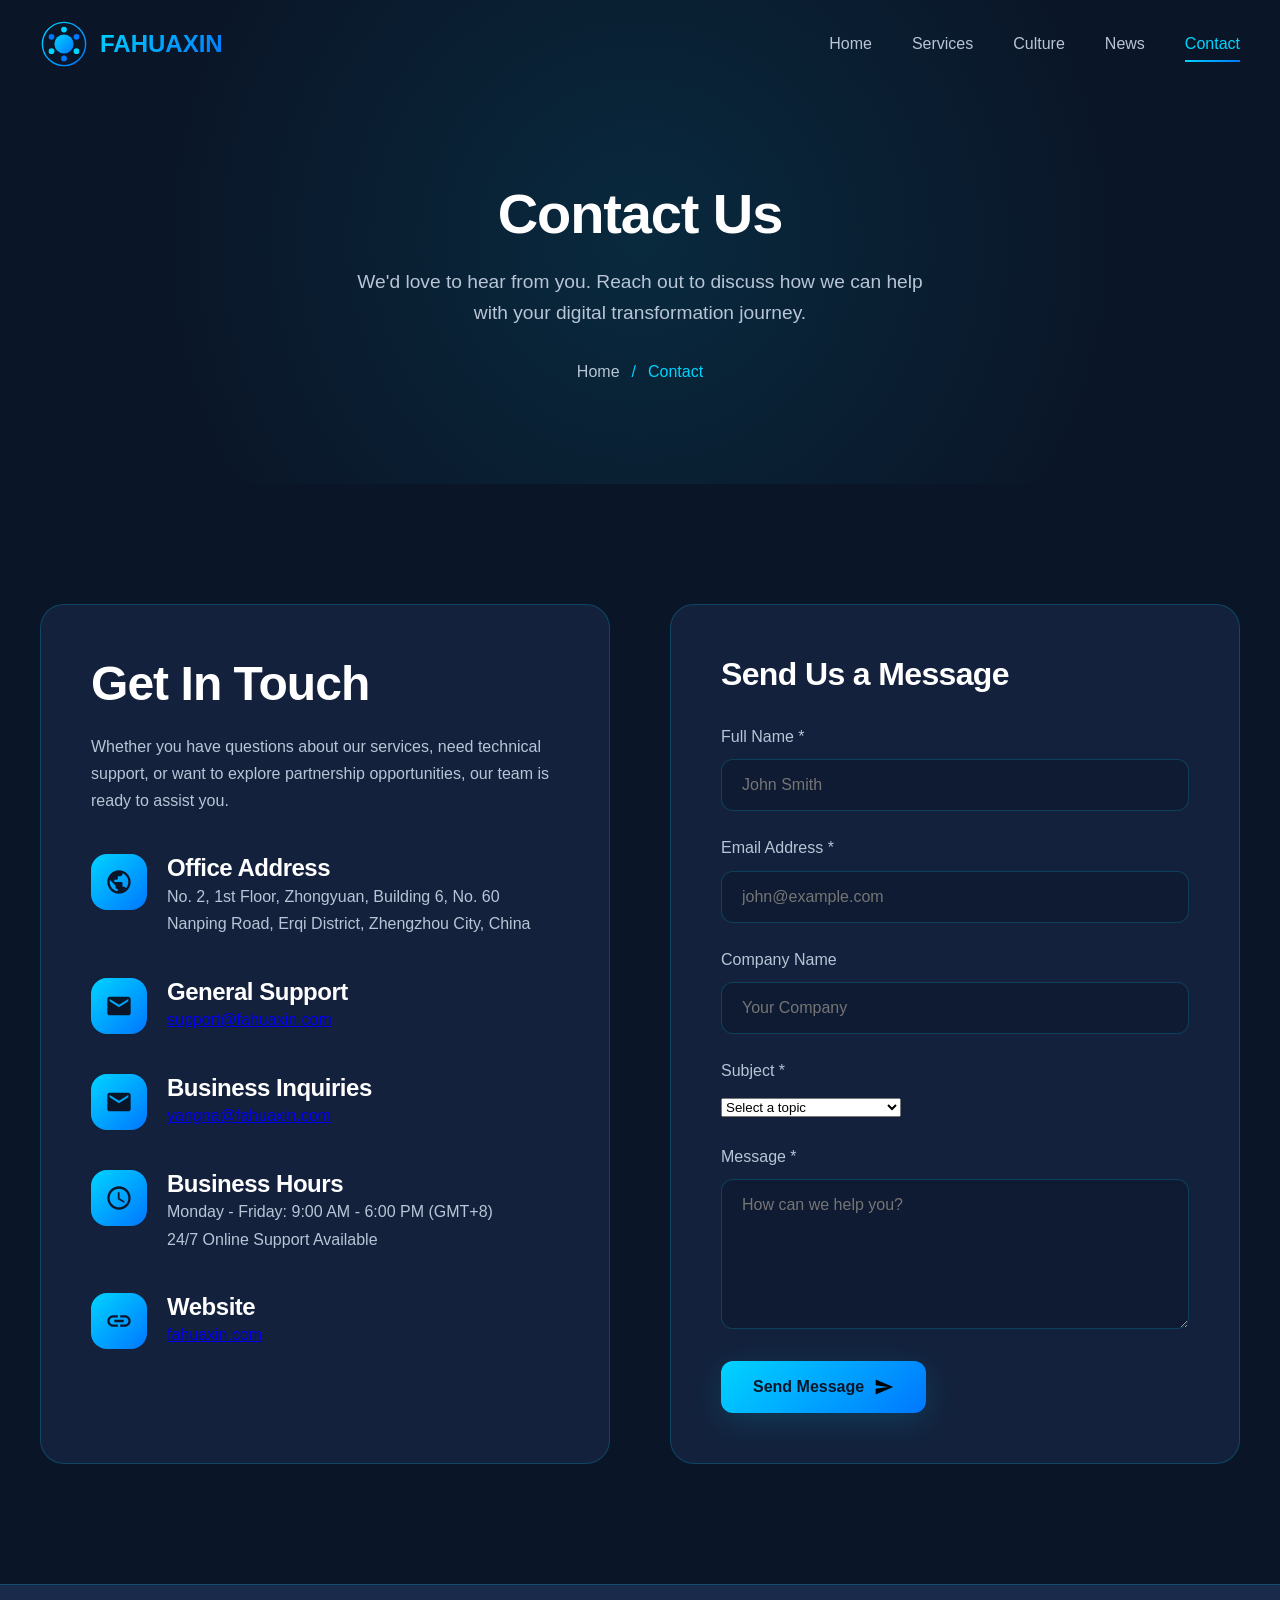
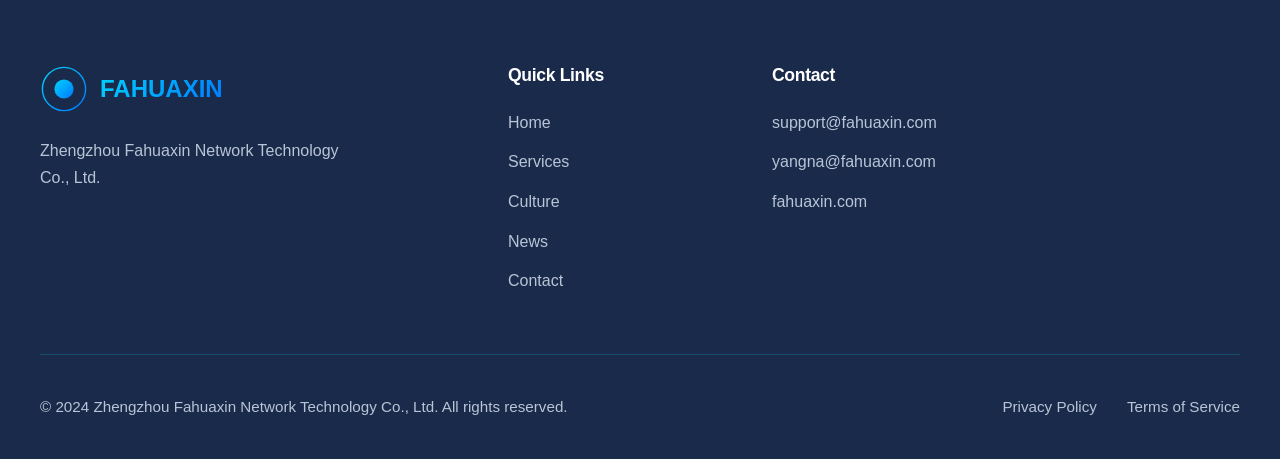
==== commit c3dc05de: "fahuaxin1" ====
--- a/contact.html
+++ b/contact.html
@@ -3,15 +3,11 @@
 <head>
     <meta charset="UTF-8">
     <meta name="viewport" content="width=device-width, initial-scale=1.0">
-    <meta name="description" content="Contact Xintao Network Technology Co., Ltd. - Get in touch with our team for inquiries about our services, mobile apps, and digital solutions.">
-    <meta name="keywords" content="contact Xintao, network technology support, mobile app support, customer service">
-    <meta name="author" content="Xintao Network Technology Co., Ltd.">
+    <meta name="description" content="Contact Zhengzhou Fahuaxin Network Technology Co., Ltd. - Get in touch for inquiries about our services and digital solutions.">
+    <meta name="author" content="Zhengzhou Fahuaxin Network Technology Co., Ltd.">
     <meta name="robots" content="index, follow">
-    <meta property="og:title" content="Contact Us - Xintao Network Technology">
-    <meta property="og:description" content="Get in touch with Xintao Network Technology">
-    <meta property="og:type" content="website">
-    <link rel="canonical" href="https://xintaowang.com/contact.html">
-    <title>Contact Us - Xintao Network Technology Co., Ltd.</title>
+    <link rel="canonical" href="https://fahuaxin.com/contact.html">
+    <title>Contact Us - Zhengzhou Fahuaxin Network Technology Co., Ltd.</title>
     <link rel="icon" type="image/svg+xml" href="images/logo.svg">
     <link rel="stylesheet" href="css/style.css">
 </head>
@@ -20,8 +16,23 @@
         <div class="container">
             <div class="nav-inner">
                 <a href="index.html" class="nav-logo">
-                    <svg viewBox="0 0 100 100" width="48" height="48"><defs><linearGradient id="ng" x1="0%" y1="0%" x2="100%" y2="100%"><stop offset="0%" style="stop-color:#00d4ff"/><stop offset="100%" style="stop-color:#0077ff"/></linearGradient></defs><circle cx="50" cy="50" r="45" fill="none" stroke="url(#ng)" stroke-width="3"/><circle cx="50" cy="50" r="20" fill="url(#ng)"/><circle cx="50" cy="20" r="6" fill="#00d4ff"/><circle cx="76" cy="35" r="6" fill="#0077ff"/><circle cx="76" cy="65" r="6" fill="#00d4ff"/><circle cx="50" cy="80" r="6" fill="#0077ff"/><circle cx="24" cy="65" r="6" fill="#00d4ff"/><circle cx="24" cy="35" r="6" fill="#0077ff"/></svg>
-                    <span class="nav-logo-text">XINTAO</span>
+                    <svg viewBox="0 0 100 100" xmlns="http://www.w3.org/2000/svg">
+                        <defs>
+                            <linearGradient id="navLogoGradient" x1="0%" y1="0%" x2="100%" y2="100%">
+                                <stop offset="0%" style="stop-color:#00d4ff"/>
+                                <stop offset="100%" style="stop-color:#0077ff"/>
+                            </linearGradient>
+                        </defs>
+                        <circle cx="50" cy="50" r="45" fill="none" stroke="url(#navLogoGradient)" stroke-width="3"/>
+                        <circle cx="50" cy="50" r="20" fill="url(#navLogoGradient)"/>
+                        <circle cx="50" cy="20" r="6" fill="#00d4ff"/>
+                        <circle cx="76" cy="35" r="6" fill="#0077ff"/>
+                        <circle cx="76" cy="65" r="6" fill="#00d4ff"/>
+                        <circle cx="50" cy="80" r="6" fill="#0077ff"/>
+                        <circle cx="24" cy="65" r="6" fill="#00d4ff"/>
+                        <circle cx="24" cy="35" r="6" fill="#0077ff"/>
+                    </svg>
+                    <span class="nav-logo-text">FAHUAXIN</span>
                 </a>
                 <ul class="nav-menu">
                     <li><a href="index.html" class="nav-link">Home</a></li>
@@ -34,7 +45,6 @@
             </div>
         </div>
     </nav>
-
     <section class="page-header">
         <div class="container">
             <div class="page-header-content">
@@ -44,44 +54,39 @@
             </div>
         </div>
     </section>
-
     <section class="section">
         <div class="container">
             <div class="contact-grid">
                 <div class="contact-info animate-on-scroll">
                     <h2>Get In Touch</h2>
                     <p>Whether you have questions about our services, need technical support, or want to explore partnership opportunities, our team is ready to assist you.</p>
-                    
                     <div class="contact-item">
                         <div class="contact-icon">
                             <svg viewBox="0 0 24 24" width="24" height="24"><path d="M12 2C6.48 2 2 6.48 2 12s4.48 10 10 10 10-4.48 10-10S17.52 2 12 2zm-1 17.93c-3.95-.49-7-3.85-7-7.93 0-.62.08-1.21.21-1.79L9 15v1c0 1.1.9 2 2 2v1.93zm6.9-2.54c-.26-.81-1-1.39-1.9-1.39h-1v-3c0-.55-.45-1-1-1H8v-2h2c.55 0 1-.45 1-1V7h2c1.1 0 2-.9 2-2v-.41c2.93 1.19 5 4.06 5 7.41 0 2.08-.8 3.97-2.1 5.39z"/></svg>
                         </div>
                         <div class="contact-text">
                             <h4>Office Address</h4>
-                            <p>Room 1107, Research and Office Building, Dexin Industrial Park, No. 415 Xihuan Road, Weibin District, Xinxiang City, China</p>
+                            <p>No. 2, 1st Floor, Zhongyuan, Building 6, No. 60 Nanping Road, Erqi District, Zhengzhou City, China</p>
                         </div>
                     </div>
-                    
                     <div class="contact-item">
                         <div class="contact-icon">
                             <svg viewBox="0 0 24 24" width="24" height="24"><path d="M20 4H4c-1.1 0-1.99.9-1.99 2L2 18c0 1.1.9 2 2 2h16c1.1 0 2-.9 2-2V6c0-1.1-.9-2-2-2zm0 4l-8 5-8-5V6l8 5 8-5v2z"/></svg>
                         </div>
                         <div class="contact-text">
                             <h4>General Support</h4>
-                            <p><a href="mailto:support@xintaowang.com">support@xintaowang.com</a></p>
+                            <p><a href="mailto:support@fahuaxin.com">support@fahuaxin.com</a></p>
                         </div>
                     </div>
-                    
                     <div class="contact-item">
                         <div class="contact-icon">
                             <svg viewBox="0 0 24 24" width="24" height="24"><path d="M20 4H4c-1.1 0-1.99.9-1.99 2L2 18c0 1.1.9 2 2 2h16c1.1 0 2-.9 2-2V6c0-1.1-.9-2-2-2zm0 4l-8 5-8-5V6l8 5 8-5v2z"/></svg>
                         </div>
                         <div class="contact-text">
                             <h4>Business Inquiries</h4>
-                            <p><a href="mailto:wanggang@xintaowang.com">wanggang@xintaowang.com</a></p>
+                            <p><a href="mailto:yangna@fahuaxin.com">yangna@fahuaxin.com</a></p>
                         </div>
                     </div>
-                    
                     <div class="contact-item">
                         <div class="contact-icon">
                             <svg viewBox="0 0 24 24" width="24" height="24"><path d="M11.99 2C6.47 2 2 6.48 2 12s4.47 10 9.99 10C17.52 22 22 17.52 22 12S17.52 2 11.99 2zM12 20c-4.42 0-8-3.58-8-8s3.58-8 8-8 8 3.58 8 8-3.58 8-8 8zm.5-13H11v6l5.25 3.15.75-1.23-4.5-2.67z"/></svg>
@@ -91,18 +96,16 @@
                             <p>Monday - Friday: 9:00 AM - 6:00 PM (GMT+8)<br>24/7 Online Support Available</p>
                         </div>
                     </div>
-                    
                     <div class="contact-item">
                         <div class="contact-icon">
                             <svg viewBox="0 0 24 24" width="24" height="24"><path d="M3.9 12c0-1.71 1.39-3.1 3.1-3.1h4V7H7c-2.76 0-5 2.24-5 5s2.24 5 5 5h4v-1.9H7c-1.71 0-3.1-1.39-3.1-3.1zM8 13h8v-2H8v2zm9-6h-4v1.9h4c1.71 0 3.1 1.39 3.1 3.1s-1.39 3.1-3.1 3.1h-4V17h4c2.76 0 5-2.24 5-5s-2.24-5-5-5z"/></svg>
                         </div>
                         <div class="contact-text">
                             <h4>Website</h4>
-                            <p><a href="https://xintaowang.com">xintaowang.com</a></p>
+                            <p><a href="https://fahuaxin.com">fahuaxin.com</a></p>
                         </div>
                     </div>
                 </div>
-                
                 <div class="contact-form animate-on-scroll">
                     <h3>Send Us a Message</h3>
                     <form>
@@ -145,88 +148,22 @@
             </div>
         </div>
     </section>
-
-    <section class="section" style="background: var(--secondary-color);">
-        <div class="container">
-            <div class="section-header animate-on-scroll">
-                <span class="section-badge">Support</span>
-                <h2>Other Ways to Reach Us</h2>
-                <p class="section-description">Choose the support channel that works best for you.</p>
-            </div>
-            <div class="features-grid">
-                <div class="feature-card animate-on-scroll">
-                    <div class="feature-icon">
-                        <svg viewBox="0 0 24 24" width="32" height="32"><path d="M20 4H4c-1.1 0-1.99.9-1.99 2L2 18c0 1.1.9 2 2 2h16c1.1 0 2-.9 2-2V6c0-1.1-.9-2-2-2zm0 4l-8 5-8-5V6l8 5 8-5v2z"/></svg>
-                    </div>
-                    <h3>Email Support</h3>
-                    <p>For general inquiries and non-urgent matters. We typically respond within 24 hours during business days.</p>
-                    <a href="mailto:support@xintaowang.com" class="btn btn-secondary">Email Us</a>
-                </div>
-                <div class="feature-card animate-on-scroll">
-                    <div class="feature-icon">
-                        <svg viewBox="0 0 24 24" width="32" height="32"><path d="M20 4H4c-1.1 0-1.99.9-1.99 2L2 18c0 1.1.9 2 2 2h16c1.1 0 2-.9 2-2V6c0-1.1-.9-2-2-2zm0 4l-8 5-8-5V6l8 5 8-5v2z"/></svg>
-                    </div>
-                    <h3>Business Inquiries</h3>
-                    <p>For partnership opportunities, business proposals, and collaboration requests.</p>
-                    <a href="mailto:wanggang@xintaowang.com" class="btn btn-secondary">Contact Business Team</a>
-                </div>
-                <div class="feature-card animate-on-scroll">
-                    <div class="feature-icon">
-                        <svg viewBox="0 0 24 24" width="32" height="32"><path d="M12 2C6.48 2 2 6.48 2 12s4.48 10 10 10 10-4.48 10-10S17.52 2 12 2zm-2 15l-5-5 1.41-1.41L10 14.17l7.59-7.59L19 8l-9 9z"/></svg>
-                    </div>
-                    <h3>Self-Service Resources</h3>
-                    <p>Browse our knowledge base, documentation, and frequently asked questions for instant answers.</p>
-                    <a href="#" class="btn btn-secondary">Visit Help Center</a>
-                </div>
-            </div>
-        </div>
-    </section>
-
     <footer class="footer">
         <div class="container">
             <div class="footer-grid">
                 <div class="footer-brand">
                     <div class="footer-logo">
-                        <svg viewBox="0 0 100 100" width="60" height="60"><defs><linearGradient id="fg" x1="0%" y1="0%" x2="100%" y2="100%"><stop offset="0%" style="stop-color:#00d4ff"/><stop offset="100%" style="stop-color:#0077ff"/></linearGradient></defs><circle cx="50" cy="50" r="45" fill="none" stroke="url(#fg)" stroke-width="3"/><circle cx="50" cy="50" r="20" fill="url(#fg)"/><circle cx="50" cy="20" r="6" fill="#00d4ff"/><circle cx="76" cy="35" r="6" fill="#0077ff"/><circle cx="76" cy="65" r="6" fill="#00d4ff"/><circle cx="50" cy="80" r="6" fill="#0077ff"/><circle cx="24" cy="65" r="6" fill="#00d4ff"/><circle cx="24" cy="35" r="6" fill="#0077ff"/></svg>
-                        <span class="footer-logo-text">XINTAO</span>
+                        <svg viewBox="0 0 100 100" width="60" height="60"><defs><linearGradient id="fg" x1="0%" y1="0%" x2="100%" y2="100%"><stop offset="0%" style="stop-color:#00d4ff"/><stop offset="100%" style="stop-color:#0077ff"/></linearGradient></defs><circle cx="50" cy="50" r="45" fill="none" stroke="url(#fg)" stroke-width="3"/><circle cx="50" cy="50" r="20" fill="url(#fg)"/></svg>
+                        <span class="footer-logo-text">FAHUAXIN</span>
                     </div>
-                    <p>Xintao Network Technology Co., Ltd. is a leading provider of network technology services, mobile app development, and digital solutions serving businesses worldwide.</p>
+                    <p>Zhengzhou Fahuaxin Network Technology Co., Ltd.</p>
                 </div>
-                <div class="footer-column">
-                    <h4>Quick Links</h4>
-                    <ul class="footer-links">
-                        <li><a href="index.html">Home</a></li>
-                        <li><a href="services.html">Services</a></li>
-                        <li><a href="culture.html">Culture</a></li>
-                        <li><a href="news.html">News</a></li>
-                        <li><a href="contact.html">Contact</a></li>
-                    </ul>
-                </div>
-                <div class="footer-column">
-                    <h4>Services</h4>
-                    <ul class="footer-links">
-                        <li><a href="services.html">Mobile Apps</a></li>
-                        <li><a href="services.html">E-Commerce</a></li>
-                        <li><a href="services.html">Digital Marketing</a></li>
-                        <li><a href="services.html">Ad Monetization</a></li>
-                        <li><a href="services.html">Technical Support</a></li>
-                    </ul>
-                </div>
-                <div class="footer-column">
-                    <h4>Contact Us</h4>
-                    <ul class="footer-links">
-                        <li><a href="mailto:support@xintaowang.com">support@xintaowang.com</a></li>
-                        <li><a href="mailto:wanggang@xintaowang.com">wanggang@xintaowang.com</a></li>
-                        <li><a href="https://xintaowang.com">xintaowang.com</a></li>
-                    </ul>
-                </div>
+                <div class="footer-column"><h4>Quick Links</h4><ul class="footer-links"><li><a href="index.html">Home</a></li><li><a href="services.html">Services</a></li><li><a href="culture.html">Culture</a></li><li><a href="news.html">News</a></li><li><a href="contact.html">Contact</a></li></ul></div>
+                <div class="footer-column"><h4>Contact</h4><ul class="footer-links"><li><a href="mailto:support@fahuaxin.com">support@fahuaxin.com</a></li><li><a href="mailto:yangna@fahuaxin.com">yangna@fahuaxin.com</a></li><li><a href="https://fahuaxin.com">fahuaxin.com</a></li></ul></div>
             </div>
             <div class="footer-bottom">
-                <p class="footer-copyright">© 2024 Xintao Network Technology Co., Ltd. All rights reserved.</p>
-                <div class="footer-legal">
-                    <a href="privacy-policy.html">Privacy Policy</a>
-                    <a href="terms-of-service.html">Terms of Service</a>
-                </div>
+                <p class="footer-copyright">© 2024 Zhengzhou Fahuaxin Network Technology Co., Ltd. All rights reserved.</p>
+                <div class="footer-legal"><a href="privacy-policy.html">Privacy Policy</a><a href="terms-of-service.html">Terms of Service</a></div>
             </div>
         </div>
     </footer>
